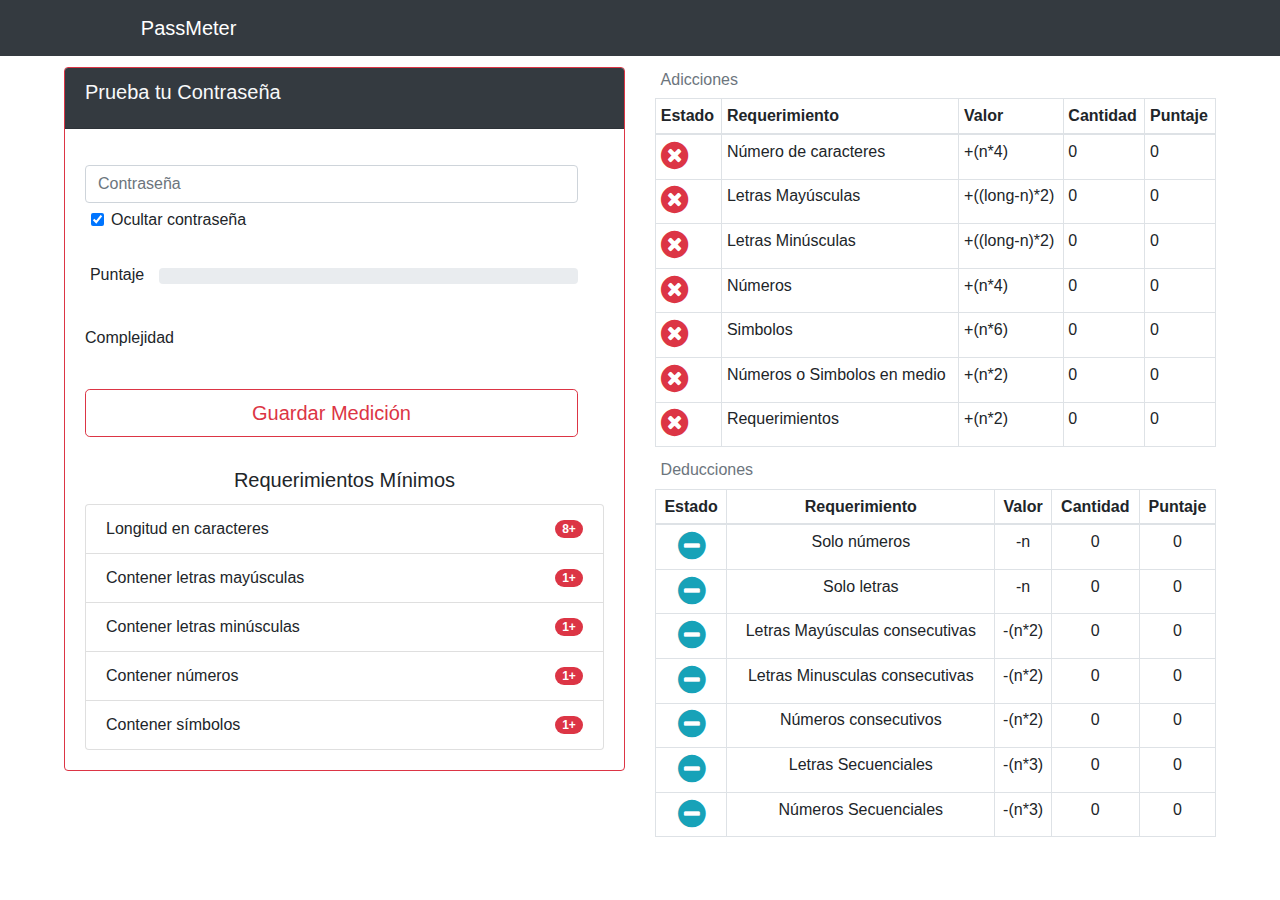
==== pages/medidor.html @ ed122241 "Agrego nueva tabla de deducciones + refact updateCant separando actualizacion de vista" ====
<!doctype html>
<html>
  <head>
    <meta charset="utf-8">
    <meta name="viewport" content="width=device-width, initial-scale=1, shrink-to-fit=no">

    <!-- CSS -->
    <link rel="stylesheet" href="../css/app.css">
    <link rel="stylesheet" href="https://stackpath.bootstrapcdn.com/bootstrap/4.4.1/css/bootstrap.min.css" integrity="sha384-Vkoo8x4CGsO3+Hhxv8T/Q5PaXtkKtu6ug5TOeNV6gBiFeWPGFN9MuhOf23Q9Ifjh" crossorigin="anonymous">
    <link rel="stylesheet" href="https://cdnjs.cloudflare.com/ajax/libs/font-awesome/4.7.0/css/font-awesome.min.css">
    
    <title>Proyecto 1</title>
  </head>
  <body>
    <nav class="navbar navbar-dark bg-dark">
      <span class="navbar-brand mb-0 h1 title">PassMeter</span>
    </nav>
    
    <div id='contenedor'>
        <div class="row">
            <div class="col-sm">
                <div class="card border-danger space">
                    <div class="card-header bg-dark">
                        <h5 class="card-title text-light">Prueba tu Contraseña</h5>
                    </div>
                    <div class="card-body">
                            <div class="tam">
                                <input type="password" class="form-control" id="password" placeholder="Contraseña" oninput="update(event)"/>
                            </div>
                            <div class="pos">
                                <input class="form-check-input" type="checkbox" id="hidePass" checked='true' onclick="ocultarPass(event)">
                                <label class="form-check-label" for="hidePass">
                                    Ocultar contraseña
                                </label>
                            </div>
                            <div class="tamPunt d-flex">
                                <label for="porcentaje" class="posBar">Puntaje</label>
                                <div class="progress tamBar">
                                    <div id='barPuntaje' class="progress-bar progress-bar-striped bg-danger" role="progressbar" aria-valuemin="0" aria-valuemax="100"></div>
                                </div>
                            </div>
                            <div class="tamPunt">
                                <label for="complejidad">Complejidad</label>
                            </div>
                            <div class="tamPunt">
                                <button type="button" class="btn btn-outline-danger btn-lg btn-block" onclick="savePass()">Guardar Medición</button>
                            </div>
                            <h5 class="card-title text-center">Requerimientos Mínimos</h5>
                            <ul class="list-group">
                                <li class="list-group-item d-flex justify-content-between align-items-center">
                                Longitud en caracteres
                                <span class="badge badge-danger badge-pill">8+</span>
                                </li>
                                <li class="list-group-item d-flex justify-content-between align-items-center">
                                Contener letras mayúsculas
                                <span class="badge badge-danger badge-pill">1+</span>
                                </li>
                                <li class="list-group-item d-flex justify-content-between align-items-center">
                                Contener letras minúsculas
                                <span class="badge badge-danger badge-pill">1+</span>
                                </li>
                                <li class="list-group-item d-flex justify-content-between align-items-center">
                                    Contener números
                                    <span class="badge badge-danger badge-pill">1+</span>
                                </li>
                                <li class="list-group-item d-flex justify-content-between align-items-center">
                                    Contener símbolos
                                    <span class="badge badge-danger badge-pill">1+</span>
                                </li>
                            </ul>
                    </div>
                </div>
            </div>
            <div class="col-sm">
                <table class="table table-sm table-bordered">
                    <caption class="capTop">Adicciones</caption>
                    <thead>
                    <tr>
                        <th scope="col">Estado</th>
                        <th scope="col">Requerimiento</th>
                        <th scope="col">Valor</th>
                        <th scope="col">Cantidad</th>
                        <th scope="col">Puntaje</th>
                    </tr>
                    </thead>
                    <tbody>
                    <tr>
                        <td><i id='status1' class="fa fa-times-circle fa-2x mal" aria-hidden="true"></i></td>
                        <td>Número de caracteres</td>
                        <td>+(n*4)</td>
                        <td id='cant1'>0</td>
                        <td id='punt1'>0</td>
                    </tr>
                    <tr>
                        <td><i id='status2' class="fa fa-times-circle fa-2x mal" aria-hidden="true"></i></td>
                        <td>Letras Mayúsculas</td>
                        <td>+((long-n)*2)</td>
                        <td id='cant2'>0</td>
                        <td id='punt2'>0</td>
                    </tr>
                    <tr>
                        <td><i id='status3' class="fa fa-times-circle fa-2x mal" aria-hidden="true"></i></td>
                        <td>Letras Minúsculas</td>
                        <td>+((long-n)*2)</td>
                        <td id='cant3'>0</td>
                        <td id='punt3'>0</td>
                    </tr>
                    <tr>
                        <td><i id='status4' class="fa fa-times-circle fa-2x mal" aria-hidden="true"></i></td>
                        <td>Números</td>
                        <td>+(n*4)</td>
                        <td id='cant4'>0</td>
                        <td id='punt4'>0</td>
                    </tr>
                    <tr>
                        <td><i id='status5' class="fa fa-times-circle fa-2x mal" aria-hidden="true"></i></td>
                        <td>Simbolos</td>
                        <td>+(n*6)</td>
                        <td id='cant5'>0</td>
                        <td id='punt5'>0</td>
                    </tr>
                    <tr>
                        <td><i id='status6' class="fa fa-times-circle fa-2x mal" aria-hidden="true"></i></td>
                        <td>Números o Simbolos en medio</td>
                        <td>+(n*2)</td>
                        <td id='cant6'>0</td>
                        <td id='punt6'>0</td>
                    </tr>
                    <tr>
                        <td><i id='status7' class="fa fa-times-circle fa-2x mal" aria-hidden="true"></i></td>
                        <td>Requerimientos</td>
                        <td>+(n*2)</td>
                        <td id='cant7'>0</td>
                        <td id='punt7'>0</td>
                    </tr>
                    </tbody>
                </table>

                <table class="table table-sm table-bordered minusTop">
                    <caption class="capTop">Deducciones</caption>
                    <thead class="text-center">
                        <tr>
                            <th scope="col">Estado</th>
                            <th scope="col">Requerimiento</th>
                            <th scope="col">Valor</th>
                            <th scope="col">Cantidad</th>
                            <th scope="col">Puntaje</th>
                        </tr>
                    </thead>
                    <tbody class="text-center">
                        <tr>
                            <td><i id='status8' class="fa fa-minus-circle fa-2x neutral" aria-hidden="true"></i></td>
                            <td>Solo números</td>
                            <td>-n</td>
                            <td id='cant8'>0</td>
                            <td id='punt8'>0</td>
                        </tr>
                        <tr>
                            <td><i id='status9' class="fa fa-minus-circle fa-2x neutral" aria-hidden="true"></i></td>
                            <td>Solo letras</td>
                            <td>-n</td>
                            <td id='cant9'>0</td>
                            <td id='punt9'>0</td>
                        </tr>
                        <tr>
                            <td><i id='status10' class="fa fa-minus-circle fa-2x neutral" aria-hidden="true"></i></td>
                            <td>Letras Mayúsculas consecutivas</td>
                            <td>-(n*2)</td>
                            <td id='cant10'>0</td>
                            <td id='punt10'>0</td>
                        </tr>
                        <tr>
                            <td><i id='status11' class="fa fa-minus-circle fa-2x neutral" aria-hidden="true"></i></td>
                            <td>Letras Minusculas consecutivas</td>
                            <td>-(n*2)</td>
                            <td id='cant11'>0</td>
                            <td id='punt11'>0</td>
                        </tr>
                        <tr>
                            <td><i id='status12' class="fa fa-minus-circle fa-2x neutral" aria-hidden="true"></i></td>
                            <td>Números consecutivos</td>
                            <td>-(n*2)</td>
                            <td id='cant12'>0</td>
                            <td id='punt12'>0</td>
                        </tr>
                        <tr>
                            <td><i id='status13' class="fa fa-minus-circle fa-2x neutral" aria-hidden="true"></i></td>
                            <td>Letras Secuenciales</td>
                            <td>-(n*3)</td>
                            <td id='cant13'>0</td>
                            <td id='punt13'>0</td>
                        </tr>
                        <tr>
                            <td><i id='status14' class="fa fa-minus-circle fa-2x neutral" aria-hidden="true"></i></td>
                            <td>Números Secuenciales</td>
                            <td>-(n*3)</td>
                            <td id='cant14'>0</td>
                            <td id='punt14'>0</td>
                        </tr>
                    </tbody>
                </table>
            </div>
        </div>
    </div>








    <!-- JavaScript -->
    <script src="../js/medidor.js"></script>
    <script src="https://code.jquery.com/jquery-3.4.1.slim.min.js" integrity="sha384-J6qa4849blE2+poT4WnyKhv5vZF5SrPo0iEjwBvKU7imGFAV0wwj1yYfoRSJoZ+n" crossorigin="anonymous"></script>
    <script src="https://cdn.jsdelivr.net/npm/popper.js@1.16.0/dist/umd/popper.min.js" integrity="sha384-Q6E9RHvbIyZFJoft+2mJbHaEWldlvI9IOYy5n3zV9zzTtmI3UksdQRVvoxMfooAo" crossorigin="anonymous"></script>
    <script src="https://stackpath.bootstrapcdn.com/bootstrap/4.4.1/js/bootstrap.min.js" integrity="sha384-wfSDF2E50Y2D1uUdj0O3uMBJnjuUD4Ih7YwaYd1iqfktj0Uod8GCExl3Og8ifwB6" crossorigin="anonymous"></script>
  </body>
</html>
---- css/app.css ----
#contenedor {
    margin-left: 5%;
    margin-right: 5%;
}

.space{
    margin-top: 2%;
}

.title {
    margin-left: 10%;
}

.tam {
    margin-top: 3%;
    width: 95%;
}

.tamPunt {
    margin-top: 6%;
    margin-bottom: 6%;
    width: 95%;
}

.tamBar{
    margin-left: 3%;
    margin-top: 1%;
    margin-bottom: 2%;
    width: 100%;
}

.posBar {
    margin-left: 1%;
}

.pos {
    padding-top: 1%;
    margin-left: 5%;
}

.mal {
    color: #dc3545;
}

.ok {
    color: #28a745;
}

.warning {
    color: #ffc107;
}

.neutral {
    color: #17a2b8;
}

.capTop {
    caption-side: top;
    margin-bottom: -1%;
    margin-left: 1%;
}

.lastsTable {
    margin-top: -3%;
}

.contJumb {
    margin-top: -2%;
    margin-bottom: -2;
}

.minusTop {
    margin-top: -3%;
}
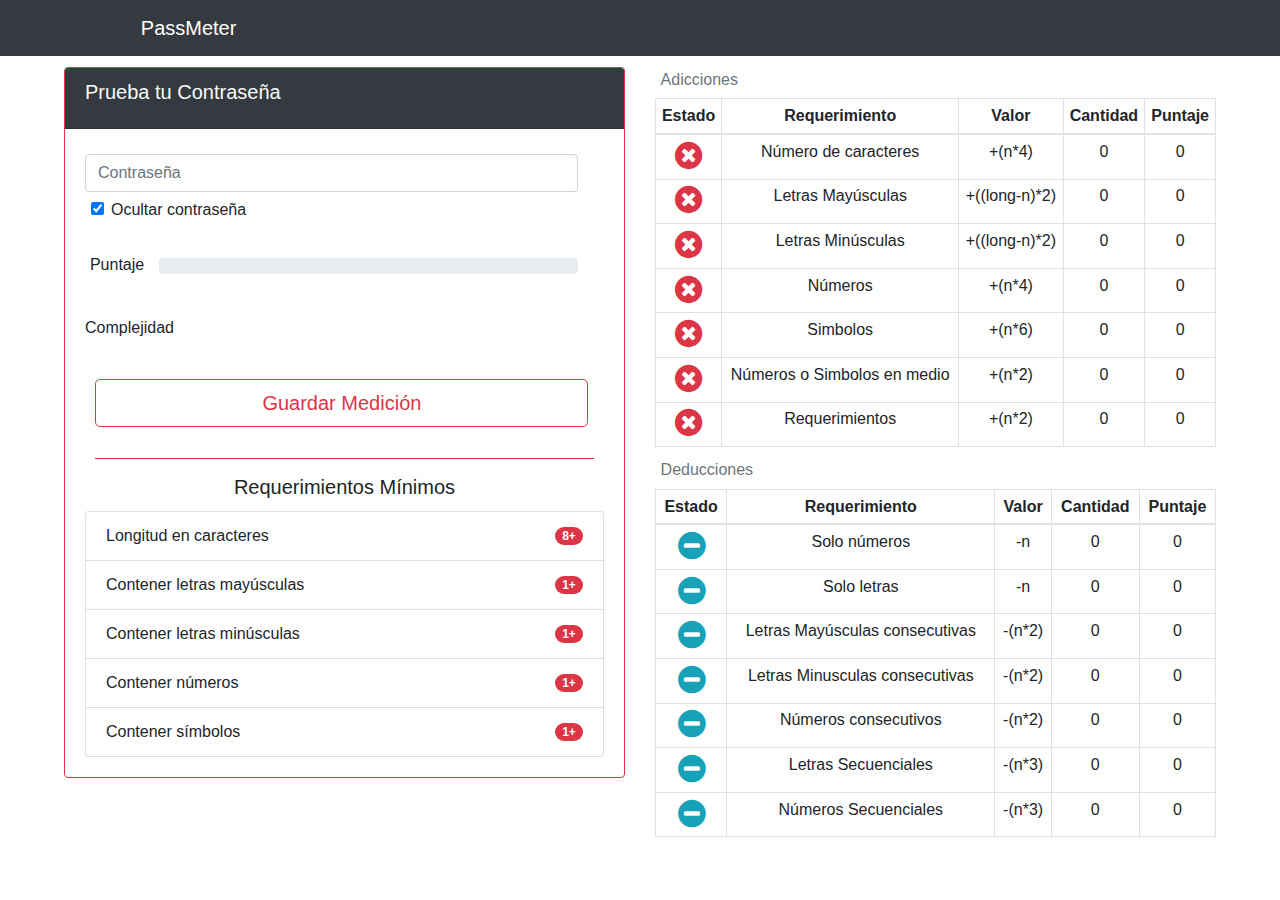
==== commit 854d77c6: "Refactor: division de manejo de actualizacion de vista con la logica de analisis del pass" ====
--- a/pages/medidor.html
+++ b/pages/medidor.html
@@ -42,9 +42,10 @@
                             <div class="tamPunt">
                                 <label for="complejidad">Complejidad</label>
                             </div>
-                            <div class="tamPunt">
+                            <div class="tamPunt center-button">
                                 <button type="button" class="btn btn-outline-danger btn-lg btn-block" onclick="savePass()">Guardar Medición</button>
                             </div>
+                            <hr>
                             <h5 class="card-title text-center">Requerimientos Mínimos</h5>
                             <ul class="list-group">
                                 <li class="list-group-item d-flex justify-content-between align-items-center">
@@ -74,70 +75,6 @@
             <div class="col-sm">
                 <table class="table table-sm table-bordered">
                     <caption class="capTop">Adicciones</caption>
-                    <thead>
-                    <tr>
-                        <th scope="col">Estado</th>
-                        <th scope="col">Requerimiento</th>
-                        <th scope="col">Valor</th>
-                        <th scope="col">Cantidad</th>
-                        <th scope="col">Puntaje</th>
-                    </tr>
-                    </thead>
-                    <tbody>
-                    <tr>
-                        <td><i id='status1' class="fa fa-times-circle fa-2x mal" aria-hidden="true"></i></td>
-                        <td>Número de caracteres</td>
-                        <td>+(n*4)</td>
-                        <td id='cant1'>0</td>
-                        <td id='punt1'>0</td>
-                    </tr>
-                    <tr>
-                        <td><i id='status2' class="fa fa-times-circle fa-2x mal" aria-hidden="true"></i></td>
-                        <td>Letras Mayúsculas</td>
-                        <td>+((long-n)*2)</td>
-                        <td id='cant2'>0</td>
-                        <td id='punt2'>0</td>
-                    </tr>
-                    <tr>
-                        <td><i id='status3' class="fa fa-times-circle fa-2x mal" aria-hidden="true"></i></td>
-                        <td>Letras Minúsculas</td>
-                        <td>+((long-n)*2)</td>
-                        <td id='cant3'>0</td>
-                        <td id='punt3'>0</td>
-                    </tr>
-                    <tr>
-                        <td><i id='status4' class="fa fa-times-circle fa-2x mal" aria-hidden="true"></i></td>
-                        <td>Números</td>
-                        <td>+(n*4)</td>
-                        <td id='cant4'>0</td>
-                        <td id='punt4'>0</td>
-                    </tr>
-                    <tr>
-                        <td><i id='status5' class="fa fa-times-circle fa-2x mal" aria-hidden="true"></i></td>
-                        <td>Simbolos</td>
-                        <td>+(n*6)</td>
-                        <td id='cant5'>0</td>
-                        <td id='punt5'>0</td>
-                    </tr>
-                    <tr>
-                        <td><i id='status6' class="fa fa-times-circle fa-2x mal" aria-hidden="true"></i></td>
-                        <td>Números o Simbolos en medio</td>
-                        <td>+(n*2)</td>
-                        <td id='cant6'>0</td>
-                        <td id='punt6'>0</td>
-                    </tr>
-                    <tr>
-                        <td><i id='status7' class="fa fa-times-circle fa-2x mal" aria-hidden="true"></i></td>
-                        <td>Requerimientos</td>
-                        <td>+(n*2)</td>
-                        <td id='cant7'>0</td>
-                        <td id='punt7'>0</td>
-                    </tr>
-                    </tbody>
-                </table>
-
-                <table class="table table-sm table-bordered minusTop">
-                    <caption class="capTop">Deducciones</caption>
                     <thead class="text-center">
                         <tr>
                             <th scope="col">Estado</th>
@@ -149,6 +86,70 @@
                     </thead>
                     <tbody class="text-center">
                         <tr>
+                            <td><i id='status1' class="fa fa-times-circle fa-2x mal" aria-hidden="true"></i></td>
+                            <td>Número de caracteres</td>
+                            <td>+(n*4)</td>
+                            <td id='cant1'>0</td>
+                            <td id='punt1'>0</td>
+                        </tr>
+                        <tr>
+                            <td><i id='status2' class="fa fa-times-circle fa-2x mal" aria-hidden="true"></i></td>
+                            <td>Letras Mayúsculas</td>
+                            <td>+((long-n)*2)</td>
+                            <td id='cant2'>0</td>
+                            <td id='punt2'>0</td>
+                        </tr>
+                        <tr>
+                            <td><i id='status3' class="fa fa-times-circle fa-2x mal" aria-hidden="true"></i></td>
+                            <td>Letras Minúsculas</td>
+                            <td>+((long-n)*2)</td>
+                            <td id='cant3'>0</td>
+                            <td id='punt3'>0</td>
+                        </tr>
+                        <tr>
+                            <td><i id='status4' class="fa fa-times-circle fa-2x mal" aria-hidden="true"></i></td>
+                            <td>Números</td>
+                            <td>+(n*4)</td>
+                            <td id='cant4'>0</td>
+                            <td id='punt4'>0</td>
+                        </tr>
+                        <tr>
+                            <td><i id='status5' class="fa fa-times-circle fa-2x mal" aria-hidden="true"></i></td>
+                            <td>Simbolos</td>
+                            <td>+(n*6)</td>
+                            <td id='cant5'>0</td>
+                            <td id='punt5'>0</td>
+                        </tr>
+                        <tr>
+                            <td><i id='status6' class="fa fa-times-circle fa-2x mal" aria-hidden="true"></i></td>
+                            <td>Números o Simbolos en medio</td>
+                            <td>+(n*2)</td>
+                            <td id='cant6'>0</td>
+                            <td id='punt6'>0</td>
+                        </tr>
+                        <tr>
+                            <td><i id='status7' class="fa fa-times-circle fa-2x mal" aria-hidden="true"></i></td>
+                            <td>Requerimientos</td>
+                            <td>+(n*2)</td>
+                            <td id='cant7'>0</td>
+                            <td id='punt7'>0</td>
+                        </tr>
+                    </tbody>
+                </table>
+
+                <table class="table table-sm table-bordered minusTop">
+                    <caption class="capTop">Deducciones</caption>
+                    <thead class="text-center">
+                        <tr>
+                            <th scope="col">Estado</th>
+                            <th scope="col">Requerimiento</th>
+                            <th scope="col">Valor</th>
+                            <th scope="col">Cantidad</th>
+                            <th scope="col">Puntaje</th>
+                        </tr>
+                    </thead>
+                    <tbody class="text-center">
+                        <tr>
                             <td><i id='status8' class="fa fa-minus-circle fa-2x neutral" aria-hidden="true"></i></td>
                             <td>Solo números</td>
                             <td>-n</td>
@@ -211,6 +212,7 @@
 
 
     <!-- JavaScript -->
+    <script src="../js/updateVista.js"></script>
     <script src="../js/medidor.js"></script>
     <script src="https://code.jquery.com/jquery-3.4.1.slim.min.js" integrity="sha384-J6qa4849blE2+poT4WnyKhv5vZF5SrPo0iEjwBvKU7imGFAV0wwj1yYfoRSJoZ+n" crossorigin="anonymous"></script>
     <script src="https://cdn.jsdelivr.net/npm/popper.js@1.16.0/dist/umd/popper.min.js" integrity="sha384-Q6E9RHvbIyZFJoft+2mJbHaEWldlvI9IOYy5n3zV9zzTtmI3UksdQRVvoxMfooAo" crossorigin="anonymous"></script>
--- a/css/app.css
+++ b/css/app.css
@@ -12,7 +12,7 @@
 }
 
 .tam {
-    margin-top: 3%;
+    margin-top: 1%;
     width: 95%;
 }
 
@@ -71,4 +71,17 @@
 
 .minusTop {
     margin-top: -3%;
-}+}
+
+hr {
+    border: 0;
+    clear:both;
+    display:block;
+    width: 96%;               
+    background-color:#dc3545;
+    height: 2px;
+  }
+
+  .center-button {
+      margin-left: 2%;
+  }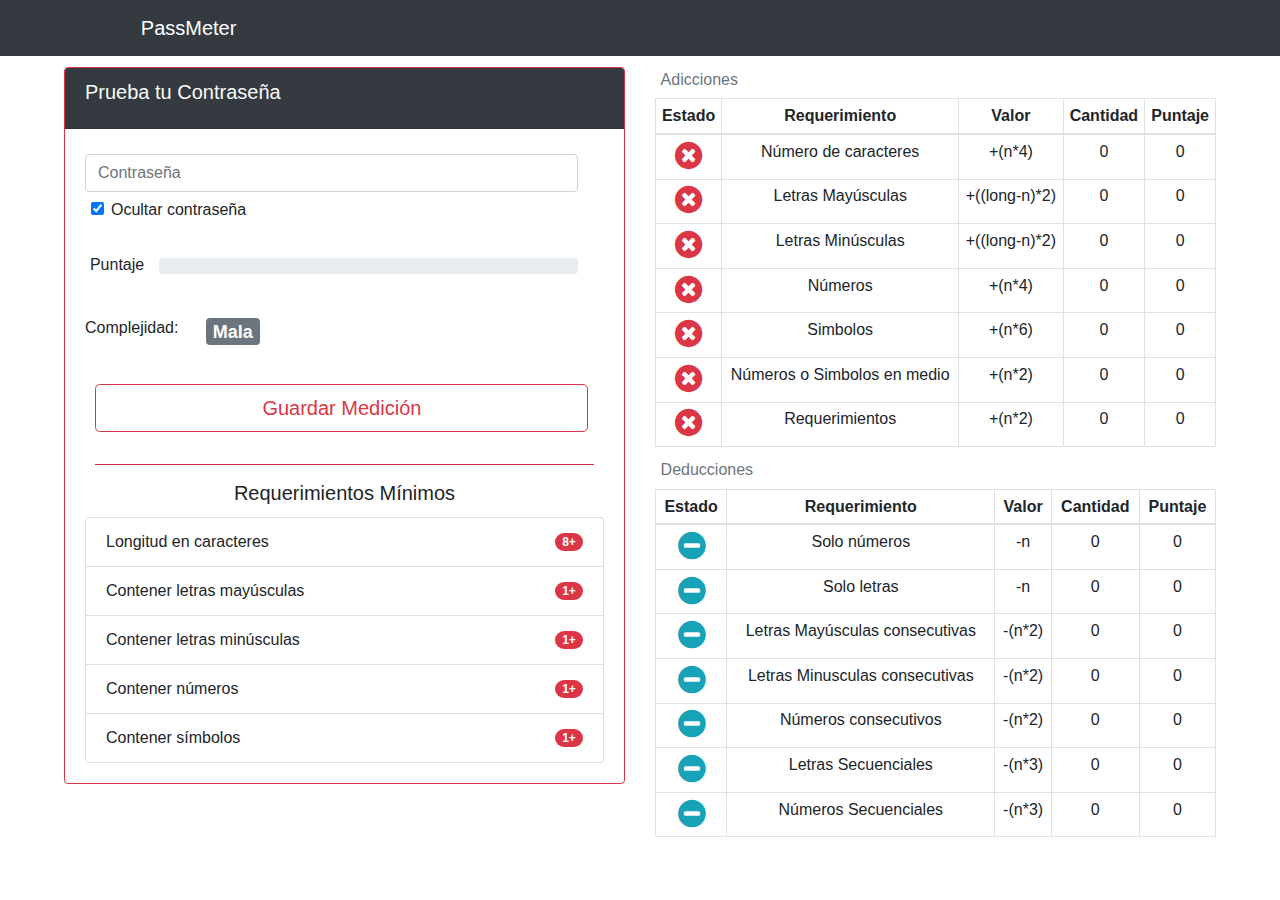
==== commit d53cbdfb: "Manejo de complejidad" ====
--- a/pages/medidor.html
+++ b/pages/medidor.html
@@ -39,8 +39,9 @@
                                     <div id='barPuntaje' class="progress-bar progress-bar-striped bg-danger" role="progressbar" aria-valuemin="0" aria-valuemax="100"></div>
                                 </div>
                             </div>
-                            <div class="tamPunt">
-                                <label for="complejidad">Complejidad</label>
+                            <div class="tamPunt d-flex">
+                                <label for="complejidad">Complejidad:</label>
+                                <h4><span class="badge badge-secondary posComplejidad" id='complejidad'>Mala</span></h4>
                             </div>
                             <div class="tamPunt center-button">
                                 <button type="button" class="btn btn-outline-danger btn-lg btn-block" onclick="savePass()">Guardar Medición</button>
--- a/css/app.css
+++ b/css/app.css
@@ -84,4 +84,8 @@
 
   .center-button {
       margin-left: 2%;
+  }
+
+  .posComplejidad {
+      margin-left: 50%;
   }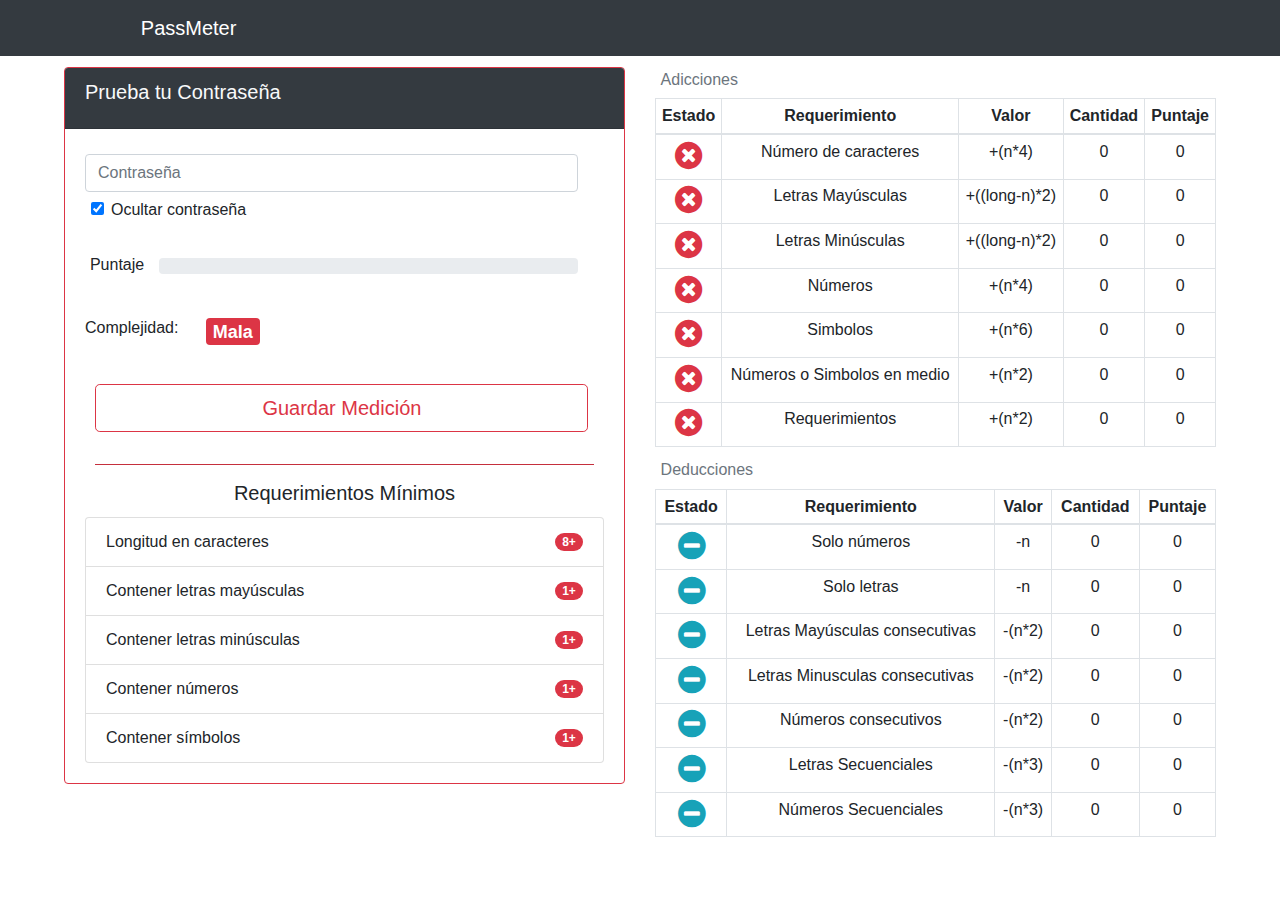
==== commit 199ce921: "Cambio forma de analizar + agrego analisis de deducciones" ====
--- a/pages/medidor.html
+++ b/pages/medidor.html
@@ -6,6 +6,7 @@
 
     <!-- CSS -->
     <link rel="stylesheet" href="../css/app.css">
+    <link rel="stylesheet" href="../css/medidor.css">
     <link rel="stylesheet" href="https://stackpath.bootstrapcdn.com/bootstrap/4.4.1/css/bootstrap.min.css" integrity="sha384-Vkoo8x4CGsO3+Hhxv8T/Q5PaXtkKtu6ug5TOeNV6gBiFeWPGFN9MuhOf23Q9Ifjh" crossorigin="anonymous">
     <link rel="stylesheet" href="https://cdnjs.cloudflare.com/ajax/libs/font-awesome/4.7.0/css/font-awesome.min.css">
     
@@ -41,7 +42,7 @@
                             </div>
                             <div class="tamPunt d-flex">
                                 <label for="complejidad">Complejidad:</label>
-                                <h4><span class="badge badge-secondary posComplejidad" id='complejidad'>Mala</span></h4>
+                                <h4><span class="badge badge-danger posComplejidad colorText" id='complejidad'>Mala</span></h4>
                             </div>
                             <div class="tamPunt center-button">
                                 <button type="button" class="btn btn-outline-danger btn-lg btn-block" onclick="savePass()">Guardar Medición</button>
--- a/css/app.css
+++ b/css/app.css
@@ -1,58 +1,7 @@
-#contenedor {
-    margin-left: 5%;
-    margin-right: 5%;
-}
-
-.space{
-    margin-top: 2%;
-}
-
 .title {
     margin-left: 10%;
 }
 
-.tam {
-    margin-top: 1%;
-    width: 95%;
-}
-
-.tamPunt {
-    margin-top: 6%;
-    margin-bottom: 6%;
-    width: 95%;
-}
-
-.tamBar{
-    margin-left: 3%;
-    margin-top: 1%;
-    margin-bottom: 2%;
-    width: 100%;
-}
-
-.posBar {
-    margin-left: 1%;
-}
-
-.pos {
-    padding-top: 1%;
-    margin-left: 5%;
-}
-
-.mal {
-    color: #dc3545;
-}
-
-.ok {
-    color: #28a745;
-}
-
-.warning {
-    color: #ffc107;
-}
-
-.neutral {
-    color: #17a2b8;
-}
 
 .capTop {
     caption-side: top;
@@ -60,18 +9,15 @@
     margin-left: 1%;
 }
 
-.lastsTable {
+.lastsTable { /*index only*/
     margin-top: -3%;
 }
 
-.contJumb {
+.contJumb { /*index only*/
     margin-top: -2%;
     margin-bottom: -2;
 }
 
-.minusTop {
-    margin-top: -3%;
-}
 
 hr {
     border: 0;
@@ -82,10 +28,3 @@
     height: 2px;
   }
 
-  .center-button {
-      margin-left: 2%;
-  }
-
-  .posComplejidad {
-      margin-left: 50%;
-  }--- a/css/medidor.css
+++ b/css/medidor.css
@@ -0,0 +1,67 @@
+#contenedor {
+    margin-left: 5%;
+    margin-right: 5%;
+}
+
+.space{
+    margin-top: 2%;
+}
+
+.tam {
+    margin-top: 1%;
+    width: 95%;
+}
+
+.tamPunt {
+    margin-top: 6%;
+    margin-bottom: 6%;
+    width: 95%;
+}
+
+.tamBar{
+    margin-left: 3%;
+    margin-top: 1%;
+    margin-bottom: 2%;
+    width: 100%;
+}
+
+.posBar {
+    margin-left: 1%;
+}
+
+.pos {
+    padding-top: 1%;
+    margin-left: 5%;
+}
+
+.mal {
+    color: #dc3545;
+}
+
+.ok {
+    color: #28a745;
+}
+
+.warning {
+    color: #ffc107;
+}
+
+.neutral {
+    color: #17a2b8;
+}
+
+
+.minusTop {
+    margin-top: -3%;
+}
+.center-button {
+    margin-left: 2%;
+}
+
+.posComplejidad {
+    margin-left: 50%;
+}
+
+.colorText {
+    color: white !important;
+}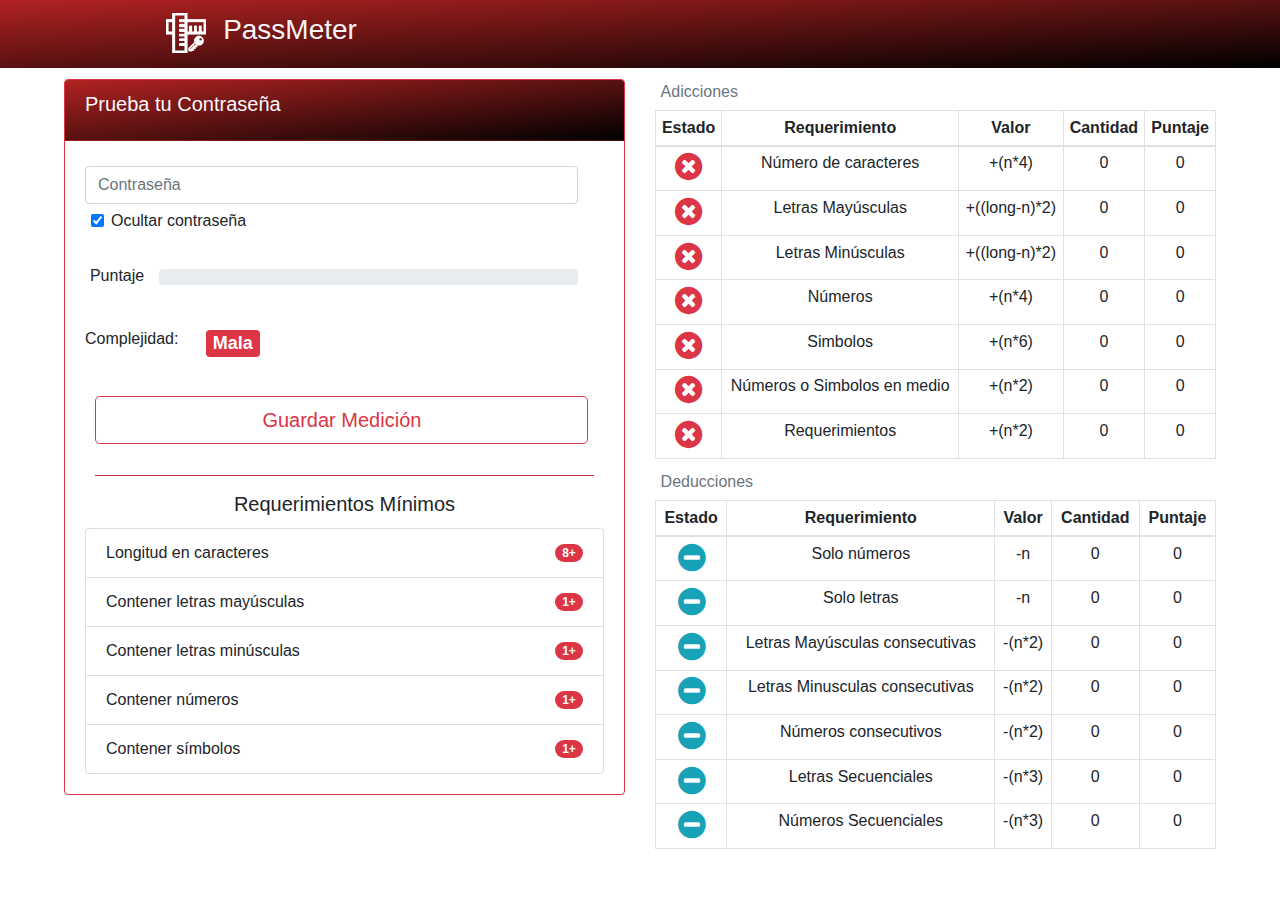
==== commit d403fcd2: "Agregando icono del navBar + algo de estilo" ====
--- a/pages/medidor.html
+++ b/pages/medidor.html
@@ -13,15 +13,18 @@
     <title>Proyecto 1</title>
   </head>
   <body>
-    <nav class="navbar navbar-dark bg-dark">
-      <span class="navbar-brand mb-0 h1 title">PassMeter</span>
-    </nav>
+    <nav class="navbar navbar-light navColor">
+        <a class="navbar-brand title d-flex" href="../index.html">
+          <img src="../resources/icon-white.png" width="40" height="40" class="d-inline-block align-top" alt="">
+          <h3 class="title2">PassMeter</h3>
+        </a>
+      </nav>
     
     <div id='contenedor'>
         <div class="row">
             <div class="col-sm">
                 <div class="card border-danger space">
-                    <div class="card-header bg-dark">
+                    <div class="card-header navColor">
                         <h5 class="card-title text-light">Prueba tu Contraseña</h5>
                     </div>
                     <div class="card-body">
--- a/css/app.css
+++ b/css/app.css
@@ -1,7 +1,11 @@
 .title {
+    margin-left: 12%;
+    color: whitesmoke !important;
+}
+
+.title2 {
     margin-left: 10%;
 }
-
 
 .capTop {
     caption-side: top;
@@ -28,3 +32,18 @@
     height: 2px;
   }
 
+  .navColor {
+    background-image: linear-gradient(to bottom right, firebrick, black);
+  }
+
+  .jumb {
+      /*background-color: white !important;*/
+      background-image: linear-gradient(to bottom right, white, firebrick);
+      margin-top: 2%;
+  }
+
+  .margenes {
+      margin-left: 5% !important;
+      margin-right: 5% !important;
+  }
+
--- a/css/medidor.css
+++ b/css/medidor.css
@@ -64,4 +64,9 @@
 
 .colorText {
     color: white !important;
+}
+
+.form-control:focus {
+    border-color: rgba(220, 53, 69, 0.7) !important;
+    box-shadow: inset 0 1px 1px rgba(0, 0, 0, 0.075), 0 0 10px rgba(220, 53, 69, 0.6) !important;
 }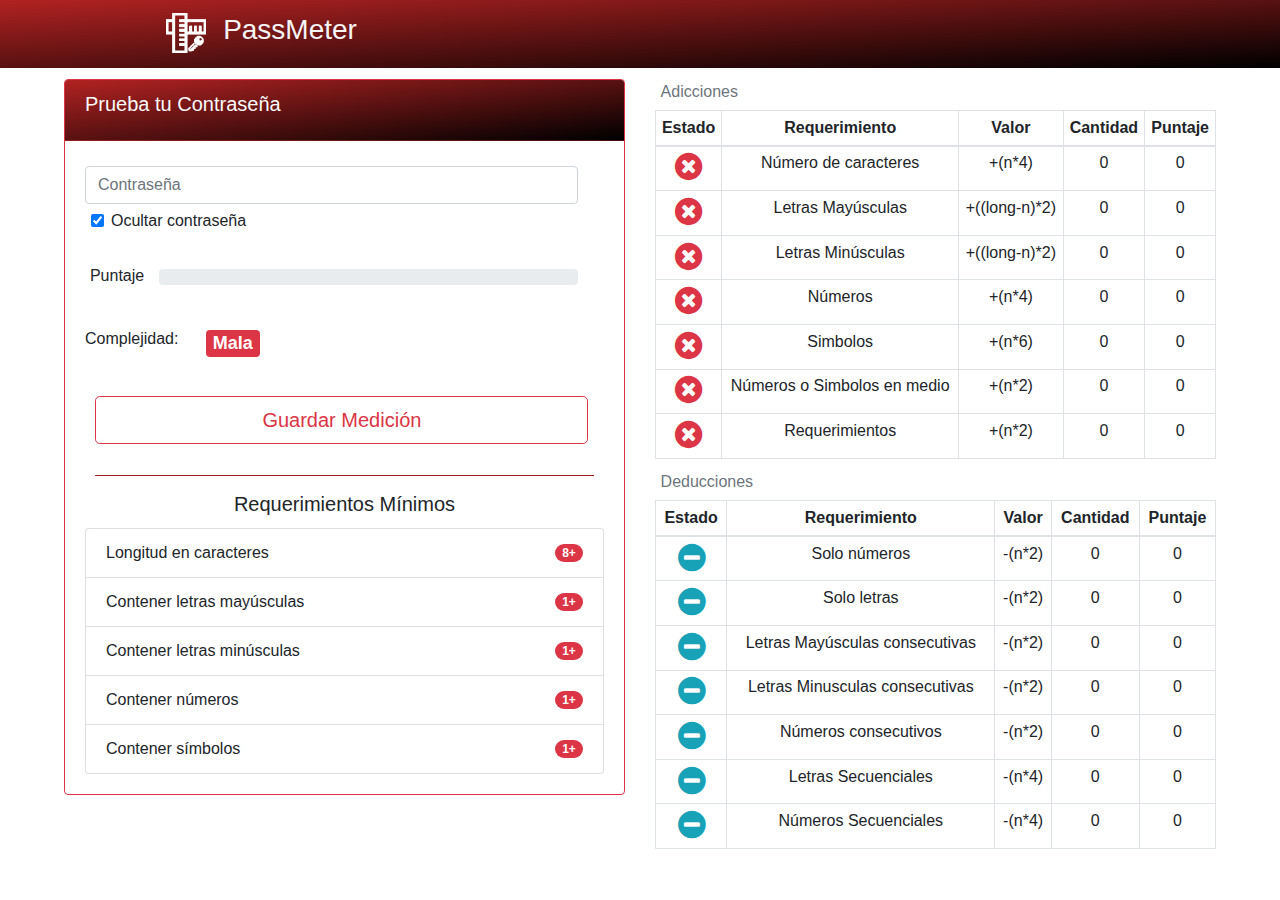
==== commit 0aecf472: "Cambio de tema" ====
--- a/pages/medidor.html
+++ b/pages/medidor.html
@@ -5,14 +5,14 @@
     <meta name="viewport" content="width=device-width, initial-scale=1, shrink-to-fit=no">
 
     <!-- CSS -->
-    <link rel="stylesheet" href="../css/app.css">
+    <link rel="stylesheet" href="../css/common.css">
     <link rel="stylesheet" href="../css/medidor.css">
     <link rel="stylesheet" href="https://stackpath.bootstrapcdn.com/bootstrap/4.4.1/css/bootstrap.min.css" integrity="sha384-Vkoo8x4CGsO3+Hhxv8T/Q5PaXtkKtu6ug5TOeNV6gBiFeWPGFN9MuhOf23Q9Ifjh" crossorigin="anonymous">
     <link rel="stylesheet" href="https://cdnjs.cloudflare.com/ajax/libs/font-awesome/4.7.0/css/font-awesome.min.css">
     
     <title>Proyecto 1</title>
   </head>
-  <body>
+  <body onload='checkThemeMedidor()'>
     <nav class="navbar navbar-light navColor">
         <a class="navbar-brand title d-flex" href="../index.html">
           <img src="../resources/icon-white.png" width="40" height="40" class="d-inline-block align-top" alt="">
@@ -157,14 +157,14 @@
                         <tr>
                             <td><i id='status8' class="fa fa-minus-circle fa-2x neutral" aria-hidden="true"></i></td>
                             <td>Solo números</td>
-                            <td>-n</td>
+                            <td>-(n*2)</td>
                             <td id='cant8'>0</td>
                             <td id='punt8'>0</td>
                         </tr>
                         <tr>
                             <td><i id='status9' class="fa fa-minus-circle fa-2x neutral" aria-hidden="true"></i></td>
                             <td>Solo letras</td>
-                            <td>-n</td>
+                            <td>-(n*2)</td>
                             <td id='cant9'>0</td>
                             <td id='punt9'>0</td>
                         </tr>
@@ -192,14 +192,14 @@
                         <tr>
                             <td><i id='status13' class="fa fa-minus-circle fa-2x neutral" aria-hidden="true"></i></td>
                             <td>Letras Secuenciales</td>
-                            <td>-(n*3)</td>
+                            <td>-(n*4)</td>
                             <td id='cant13'>0</td>
                             <td id='punt13'>0</td>
                         </tr>
                         <tr>
                             <td><i id='status14' class="fa fa-minus-circle fa-2x neutral" aria-hidden="true"></i></td>
                             <td>Números Secuenciales</td>
-                            <td>-(n*3)</td>
+                            <td>-(n*4)</td>
                             <td id='cant14'>0</td>
                             <td id='punt14'>0</td>
                         </tr>
@@ -219,6 +219,7 @@
     <!-- JavaScript -->
     <script src="../js/updateVista.js"></script>
     <script src="../js/medidor.js"></script>
+    <script src="../js/theme.js"></script>
     <script src="https://code.jquery.com/jquery-3.4.1.slim.min.js" integrity="sha384-J6qa4849blE2+poT4WnyKhv5vZF5SrPo0iEjwBvKU7imGFAV0wwj1yYfoRSJoZ+n" crossorigin="anonymous"></script>
     <script src="https://cdn.jsdelivr.net/npm/popper.js@1.16.0/dist/umd/popper.min.js" integrity="sha384-Q6E9RHvbIyZFJoft+2mJbHaEWldlvI9IOYy5n3zV9zzTtmI3UksdQRVvoxMfooAo" crossorigin="anonymous"></script>
     <script src="https://stackpath.bootstrapcdn.com/bootstrap/4.4.1/js/bootstrap.min.js" integrity="sha384-wfSDF2E50Y2D1uUdj0O3uMBJnjuUD4Ih7YwaYd1iqfktj0Uod8GCExl3Og8ifwB6" crossorigin="anonymous"></script>
--- a/css/common.css
+++ b/css/common.css
@@ -0,0 +1,43 @@
+:root {
+    --color-theme: firebrick;
+}
+
+.title {
+    margin-left: 12%;
+    color: whitesmoke !important;
+}
+
+.title2 {
+    margin-left: 10%;
+}
+
+.capTop {
+    caption-side: top;
+    margin-bottom: -1%;
+    margin-left: 1%;
+}
+
+.margenes {
+    margin-left: 5% !important;
+    margin-right: 5% !important;
+}
+
+hr {
+    border: 0;
+    clear:both;
+    display:block;
+    width: 96%;               
+    background-color: var( --color-theme);
+    height: 2px;
+  }
+
+  .navColor {
+    background-image: linear-gradient(to bottom right, var(--color-theme), black);
+  }
+
+  .jumb {
+      background-image: linear-gradient(to bottom right, white, var(--color-theme));
+      margin-top: 2%;
+  }
+
+  --- a/css/medidor.css
+++ b/css/medidor.css
@@ -1,3 +1,7 @@
+:root {
+    --color-theme-input: rgba(220, 53, 69, 0.6);
+}
+
 #contenedor {
     margin-left: 5%;
     margin-right: 5%;
@@ -67,6 +71,6 @@
 }
 
 .form-control:focus {
-    border-color: rgba(220, 53, 69, 0.7) !important;
-    box-shadow: inset 0 1px 1px rgba(0, 0, 0, 0.075), 0 0 10px rgba(220, 53, 69, 0.6) !important;
+    border-color: var(--color-theme-input) !important;
+    box-shadow: inset 0 1px 1px rgba(0, 0, 0, 0.075), 0 0 10px var(--color-theme-input) !important;
 }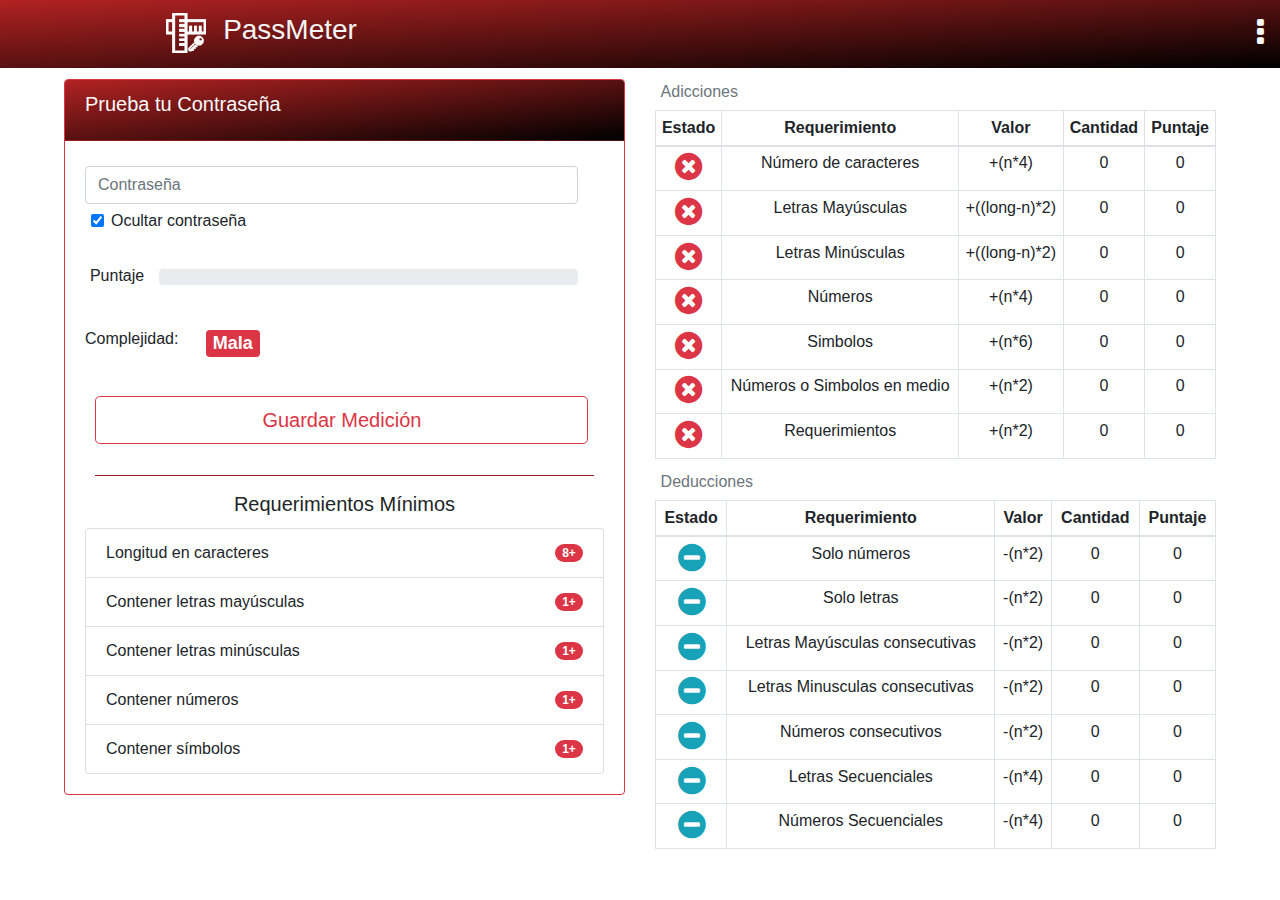
==== commit bd70dc5c: "boton de cambio de tema en medidor" ====
--- a/pages/medidor.html
+++ b/pages/medidor.html
@@ -13,11 +13,19 @@
     <title>Proyecto 1</title>
   </head>
   <body onload='checkThemeMedidor()'>
-    <nav class="navbar navbar-light navColor">
+      <nav class="navbar navbar-light navColor">
         <a class="navbar-brand title d-flex" href="../index.html">
           <img src="../resources/icon-white.png" width="40" height="40" class="d-inline-block align-top" alt="">
           <h3 class="title2">PassMeter</h3>
         </a>
+        <div class="dropdown">
+          <i class="fa fa-ellipsis-v fa-2x text-light" id="dropdownMenuLink" data-toggle="dropdown"></i>
+          <div class="dropdown-menu dropdown-menu-right" aria-labelledby="dropdownMenuLink">
+            <h6 class="dropdown-header">Cambiar tema</h6>
+            <a class="dropdown-item" href="#" onclick='changeThemeMedidor("Rojo")'>Rojo</a>
+            <a class="dropdown-item" href="#" onclick='changeThemeMedidor("Azul")'>Azul</a>
+          </div>
+        </div>
       </nav>
     
     <div id='contenedor'>
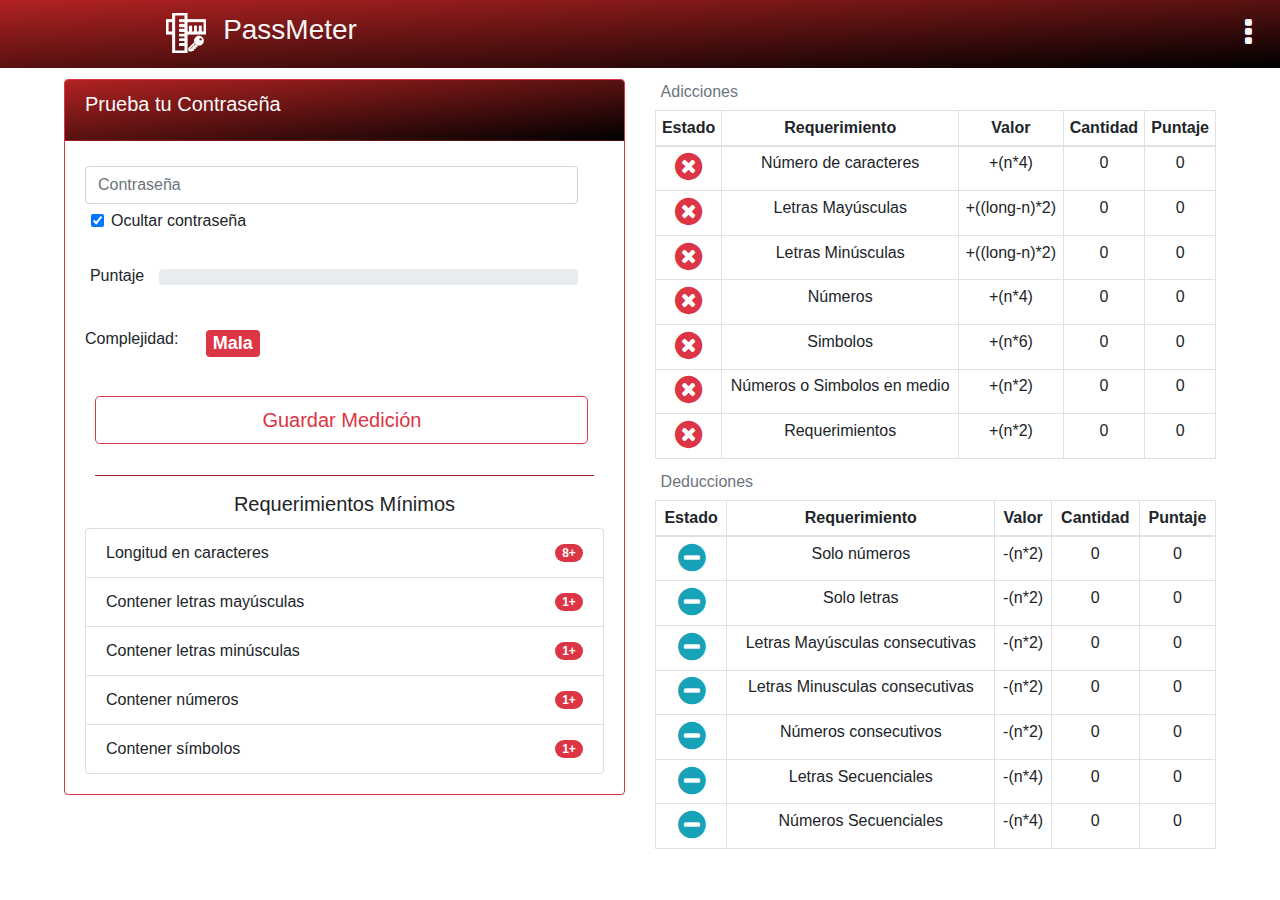
==== commit 09f0458d: "Arreglo detalles: cambio de tema + tablas responsive" ====
--- a/pages/medidor.html
+++ b/pages/medidor.html
@@ -10,7 +10,7 @@
     <link rel="stylesheet" href="https://stackpath.bootstrapcdn.com/bootstrap/4.4.1/css/bootstrap.min.css" integrity="sha384-Vkoo8x4CGsO3+Hhxv8T/Q5PaXtkKtu6ug5TOeNV6gBiFeWPGFN9MuhOf23Q9Ifjh" crossorigin="anonymous">
     <link rel="stylesheet" href="https://cdnjs.cloudflare.com/ajax/libs/font-awesome/4.7.0/css/font-awesome.min.css">
     
-    <title>Proyecto 1</title>
+    <title>PassMeter</title>
   </head>
   <body onload='checkThemeMedidor()'>
       <nav class="navbar navbar-light navColor">
@@ -18,7 +18,7 @@
           <img src="../resources/icon-white.png" width="40" height="40" class="d-inline-block align-top" alt="">
           <h3 class="title2">PassMeter</h3>
         </a>
-        <div class="dropdown">
+        <div class="dropdown dropMargen">
           <i class="fa fa-ellipsis-v fa-2x text-light" id="dropdownMenuLink" data-toggle="dropdown"></i>
           <div class="dropdown-menu dropdown-menu-right" aria-labelledby="dropdownMenuLink">
             <h6 class="dropdown-header">Cambiar tema</h6>
@@ -86,133 +86,136 @@
                 </div>
             </div>
             <div class="col-sm">
-                <table class="table table-sm table-bordered">
-                    <caption class="capTop">Adicciones</caption>
-                    <thead class="text-center">
-                        <tr>
-                            <th scope="col">Estado</th>
-                            <th scope="col">Requerimiento</th>
-                            <th scope="col">Valor</th>
-                            <th scope="col">Cantidad</th>
-                            <th scope="col">Puntaje</th>
-                        </tr>
-                    </thead>
-                    <tbody class="text-center">
-                        <tr>
-                            <td><i id='status1' class="fa fa-times-circle fa-2x mal" aria-hidden="true"></i></td>
-                            <td>Número de caracteres</td>
-                            <td>+(n*4)</td>
-                            <td id='cant1'>0</td>
-                            <td id='punt1'>0</td>
-                        </tr>
-                        <tr>
-                            <td><i id='status2' class="fa fa-times-circle fa-2x mal" aria-hidden="true"></i></td>
-                            <td>Letras Mayúsculas</td>
-                            <td>+((long-n)*2)</td>
-                            <td id='cant2'>0</td>
-                            <td id='punt2'>0</td>
-                        </tr>
-                        <tr>
-                            <td><i id='status3' class="fa fa-times-circle fa-2x mal" aria-hidden="true"></i></td>
-                            <td>Letras Minúsculas</td>
-                            <td>+((long-n)*2)</td>
-                            <td id='cant3'>0</td>
-                            <td id='punt3'>0</td>
-                        </tr>
-                        <tr>
-                            <td><i id='status4' class="fa fa-times-circle fa-2x mal" aria-hidden="true"></i></td>
-                            <td>Números</td>
-                            <td>+(n*4)</td>
-                            <td id='cant4'>0</td>
-                            <td id='punt4'>0</td>
-                        </tr>
-                        <tr>
-                            <td><i id='status5' class="fa fa-times-circle fa-2x mal" aria-hidden="true"></i></td>
-                            <td>Simbolos</td>
-                            <td>+(n*6)</td>
-                            <td id='cant5'>0</td>
-                            <td id='punt5'>0</td>
-                        </tr>
-                        <tr>
-                            <td><i id='status6' class="fa fa-times-circle fa-2x mal" aria-hidden="true"></i></td>
-                            <td>Números o Simbolos en medio</td>
-                            <td>+(n*2)</td>
-                            <td id='cant6'>0</td>
-                            <td id='punt6'>0</td>
-                        </tr>
-                        <tr>
-                            <td><i id='status7' class="fa fa-times-circle fa-2x mal" aria-hidden="true"></i></td>
-                            <td>Requerimientos</td>
-                            <td>+(n*2)</td>
-                            <td id='cant7'>0</td>
-                            <td id='punt7'>0</td>
-                        </tr>
-                    </tbody>
-                </table>
-
-                <table class="table table-sm table-bordered minusTop">
-                    <caption class="capTop">Deducciones</caption>
-                    <thead class="text-center">
-                        <tr>
-                            <th scope="col">Estado</th>
-                            <th scope="col">Requerimiento</th>
-                            <th scope="col">Valor</th>
-                            <th scope="col">Cantidad</th>
-                            <th scope="col">Puntaje</th>
-                        </tr>
-                    </thead>
-                    <tbody class="text-center">
-                        <tr>
-                            <td><i id='status8' class="fa fa-minus-circle fa-2x neutral" aria-hidden="true"></i></td>
-                            <td>Solo números</td>
-                            <td>-(n*2)</td>
-                            <td id='cant8'>0</td>
-                            <td id='punt8'>0</td>
-                        </tr>
-                        <tr>
-                            <td><i id='status9' class="fa fa-minus-circle fa-2x neutral" aria-hidden="true"></i></td>
-                            <td>Solo letras</td>
-                            <td>-(n*2)</td>
-                            <td id='cant9'>0</td>
-                            <td id='punt9'>0</td>
-                        </tr>
-                        <tr>
-                            <td><i id='status10' class="fa fa-minus-circle fa-2x neutral" aria-hidden="true"></i></td>
-                            <td>Letras Mayúsculas consecutivas</td>
-                            <td>-(n*2)</td>
-                            <td id='cant10'>0</td>
-                            <td id='punt10'>0</td>
-                        </tr>
-                        <tr>
-                            <td><i id='status11' class="fa fa-minus-circle fa-2x neutral" aria-hidden="true"></i></td>
-                            <td>Letras Minusculas consecutivas</td>
-                            <td>-(n*2)</td>
-                            <td id='cant11'>0</td>
-                            <td id='punt11'>0</td>
-                        </tr>
-                        <tr>
-                            <td><i id='status12' class="fa fa-minus-circle fa-2x neutral" aria-hidden="true"></i></td>
-                            <td>Números consecutivos</td>
-                            <td>-(n*2)</td>
-                            <td id='cant12'>0</td>
-                            <td id='punt12'>0</td>
-                        </tr>
-                        <tr>
-                            <td><i id='status13' class="fa fa-minus-circle fa-2x neutral" aria-hidden="true"></i></td>
-                            <td>Letras Secuenciales</td>
-                            <td>-(n*4)</td>
-                            <td id='cant13'>0</td>
-                            <td id='punt13'>0</td>
-                        </tr>
-                        <tr>
-                            <td><i id='status14' class="fa fa-minus-circle fa-2x neutral" aria-hidden="true"></i></td>
-                            <td>Números Secuenciales</td>
-                            <td>-(n*4)</td>
-                            <td id='cant14'>0</td>
-                            <td id='punt14'>0</td>
-                        </tr>
-                    </tbody>
-                </table>
+                <div class="table-responsive">
+                    <table class="table table-sm table-bordered">
+                        <caption class="capTop">Adicciones</caption>
+                        <thead class="text-center">
+                            <tr>
+                                <th scope="col">Estado</th>
+                                <th scope="col">Requerimiento</th>
+                                <th scope="col">Valor</th>
+                                <th scope="col">Cantidad</th>
+                                <th scope="col">Puntaje</th>
+                            </tr>
+                        </thead>
+                        <tbody class="text-center">
+                            <tr>
+                                <td><i id='status1' class="fa fa-times-circle fa-2x mal" aria-hidden="true"></i></td>
+                                <td>Número de caracteres</td>
+                                <td>+(n*4)</td>
+                                <td id='cant1'>0</td>
+                                <td id='punt1'>0</td>
+                            </tr>
+                            <tr>
+                                <td><i id='status2' class="fa fa-times-circle fa-2x mal" aria-hidden="true"></i></td>
+                                <td>Letras Mayúsculas</td>
+                                <td>+((long-n)*2)</td>
+                                <td id='cant2'>0</td>
+                                <td id='punt2'>0</td>
+                            </tr>
+                            <tr>
+                                <td><i id='status3' class="fa fa-times-circle fa-2x mal" aria-hidden="true"></i></td>
+                                <td>Letras Minúsculas</td>
+                                <td>+((long-n)*2)</td>
+                                <td id='cant3'>0</td>
+                                <td id='punt3'>0</td>
+                            </tr>
+                            <tr>
+                                <td><i id='status4' class="fa fa-times-circle fa-2x mal" aria-hidden="true"></i></td>
+                                <td>Números</td>
+                                <td>+(n*4)</td>
+                                <td id='cant4'>0</td>
+                                <td id='punt4'>0</td>
+                            </tr>
+                            <tr>
+                                <td><i id='status5' class="fa fa-times-circle fa-2x mal" aria-hidden="true"></i></td>
+                                <td>Simbolos</td>
+                                <td>+(n*6)</td>
+                                <td id='cant5'>0</td>
+                                <td id='punt5'>0</td>
+                            </tr>
+                            <tr>
+                                <td><i id='status6' class="fa fa-times-circle fa-2x mal" aria-hidden="true"></i></td>
+                                <td>Números o Simbolos en medio</td>
+                                <td>+(n*2)</td>
+                                <td id='cant6'>0</td>
+                                <td id='punt6'>0</td>
+                            </tr>
+                            <tr>
+                                <td><i id='status7' class="fa fa-times-circle fa-2x mal" aria-hidden="true"></i></td>
+                                <td>Requerimientos</td>
+                                <td>+(n*2)</td>
+                                <td id='cant7'>0</td>
+                                <td id='punt7'>0</td>
+                            </tr>
+                        </tbody>
+                    </table>
+                </div>
+                <div class="table-responsive">
+                    <table class="table table-sm table-bordered minusTop">
+                        <caption class="capTop">Deducciones</caption>
+                        <thead class="text-center">
+                            <tr>
+                                <th scope="col">Estado</th>
+                                <th scope="col">Requerimiento</th>
+                                <th scope="col">Valor</th>
+                                <th scope="col">Cantidad</th>
+                                <th scope="col">Puntaje</th>
+                            </tr>
+                        </thead>
+                        <tbody class="text-center">
+                            <tr>
+                                <td><i id='status8' class="fa fa-minus-circle fa-2x neutral" aria-hidden="true"></i></td>
+                                <td>Solo números</td>
+                                <td>-(n*2)</td>
+                                <td id='cant8'>0</td>
+                                <td id='punt8'>0</td>
+                            </tr>
+                            <tr>
+                                <td><i id='status9' class="fa fa-minus-circle fa-2x neutral" aria-hidden="true"></i></td>
+                                <td>Solo letras</td>
+                                <td>-(n*2)</td>
+                                <td id='cant9'>0</td>
+                                <td id='punt9'>0</td>
+                            </tr>
+                            <tr>
+                                <td><i id='status10' class="fa fa-minus-circle fa-2x neutral" aria-hidden="true"></i></td>
+                                <td>Letras Mayúsculas consecutivas</td>
+                                <td>-(n*2)</td>
+                                <td id='cant10'>0</td>
+                                <td id='punt10'>0</td>
+                            </tr>
+                            <tr>
+                                <td><i id='status11' class="fa fa-minus-circle fa-2x neutral" aria-hidden="true"></i></td>
+                                <td>Letras Minusculas consecutivas</td>
+                                <td>-(n*2)</td>
+                                <td id='cant11'>0</td>
+                                <td id='punt11'>0</td>
+                            </tr>
+                            <tr>
+                                <td><i id='status12' class="fa fa-minus-circle fa-2x neutral" aria-hidden="true"></i></td>
+                                <td>Números consecutivos</td>
+                                <td>-(n*2)</td>
+                                <td id='cant12'>0</td>
+                                <td id='punt12'>0</td>
+                            </tr>
+                            <tr>
+                                <td><i id='status13' class="fa fa-minus-circle fa-2x neutral" aria-hidden="true"></i></td>
+                                <td>Letras Secuenciales</td>
+                                <td>-(n*4)</td>
+                                <td id='cant13'>0</td>
+                                <td id='punt13'>0</td>
+                            </tr>
+                            <tr>
+                                <td><i id='status14' class="fa fa-minus-circle fa-2x neutral" aria-hidden="true"></i></td>
+                                <td>Números Secuenciales</td>
+                                <td>-(n*4)</td>
+                                <td id='cant14'>0</td>
+                                <td id='punt14'>0</td>
+                            </tr>
+                        </tbody>
+                    </table>
+                </div>
             </div>
         </div>
     </div>
--- a/css/common.css
+++ b/css/common.css
@@ -31,13 +31,15 @@
     height: 2px;
   }
 
-  .navColor {
-    background-image: linear-gradient(to bottom right, var(--color-theme), black);
-  }
+.navColor {
+background-image: linear-gradient(to bottom right, var(--color-theme), black);
+}
 
-  .jumb {
-      background-image: linear-gradient(to bottom right, white, var(--color-theme));
-      margin-top: 2%;
-  }
+.jumb {
+    background-image: linear-gradient(to bottom right, white, var(--color-theme));
+    margin-top: 2%;
+}
 
-  +.dropMargen {
+    margin-right: 1%;
+}--- a/css/medidor.css
+++ b/css/medidor.css
@@ -1,5 +1,5 @@
 :root {
-    --color-theme-input: rgba(220, 53, 69, 0.6);
+    --color-theme-input: rgb(90, 90, 90, 0.6);
 }
 
 #contenedor {
